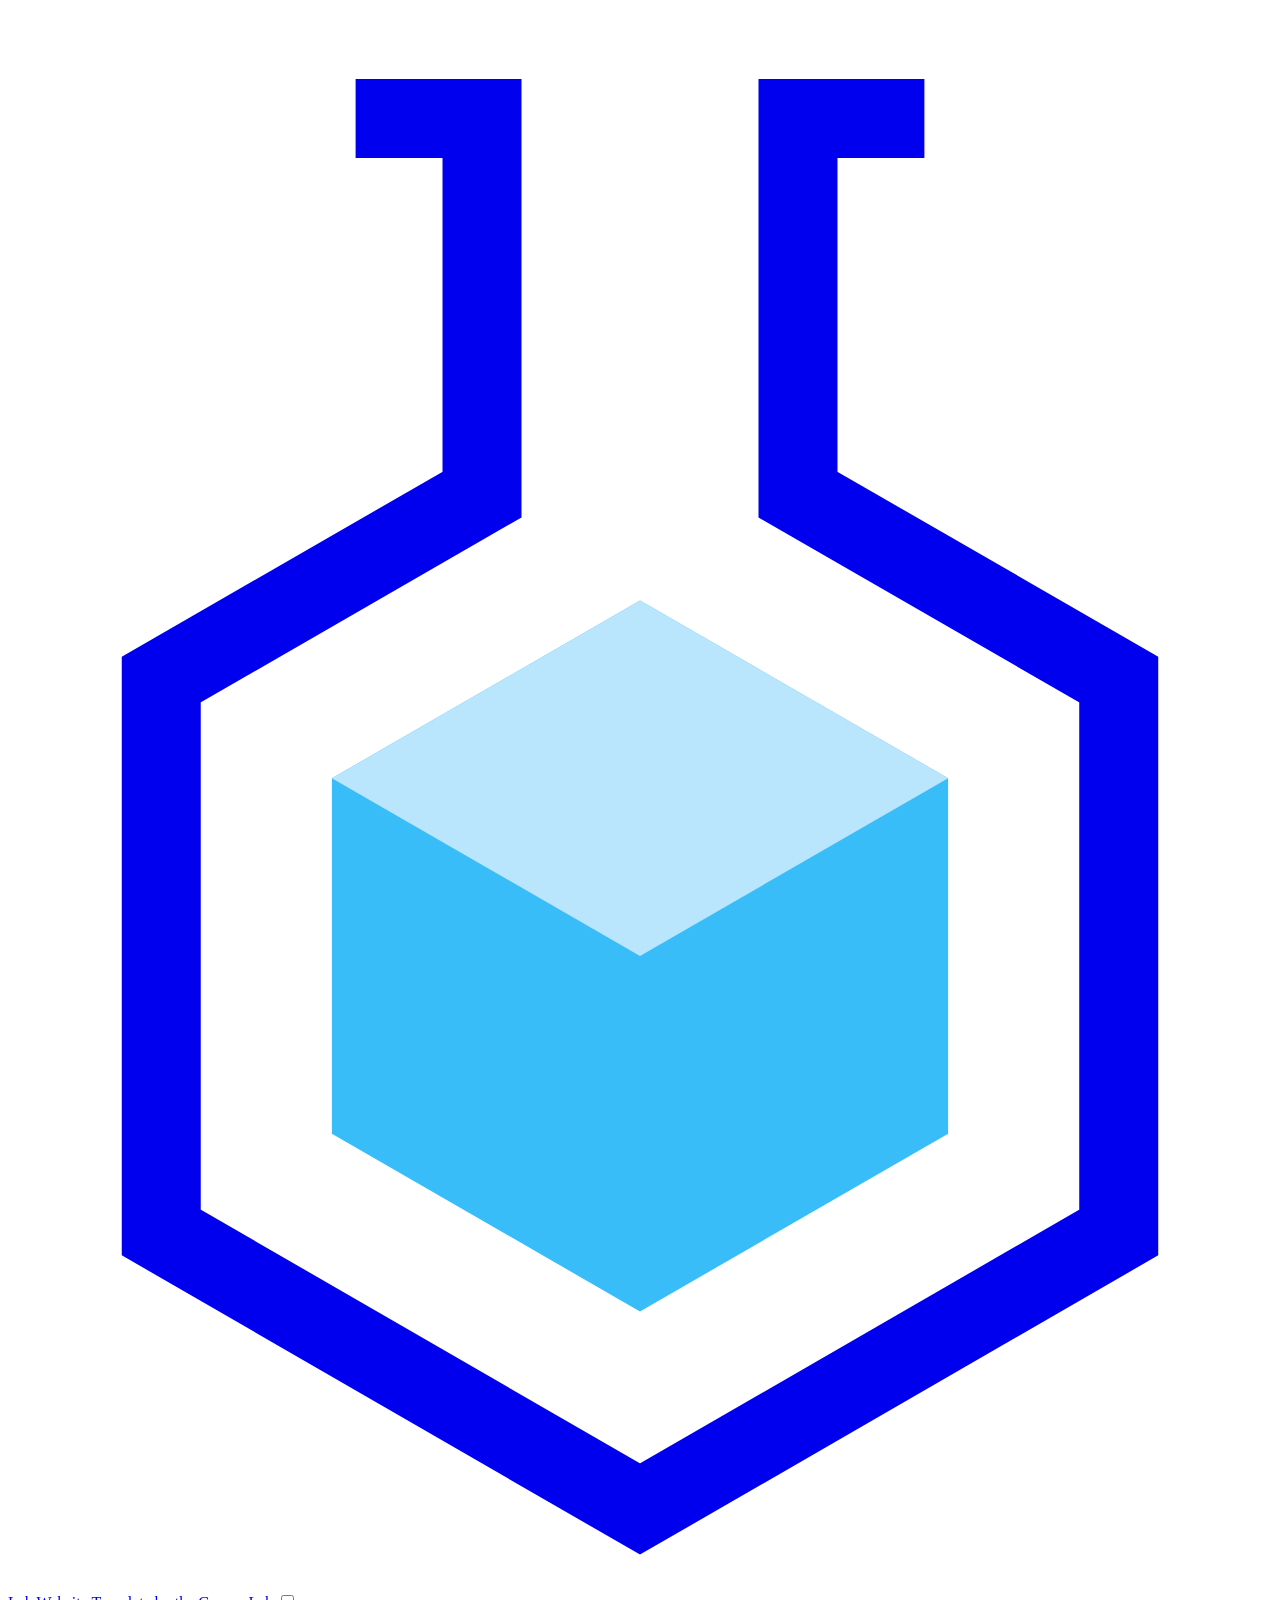
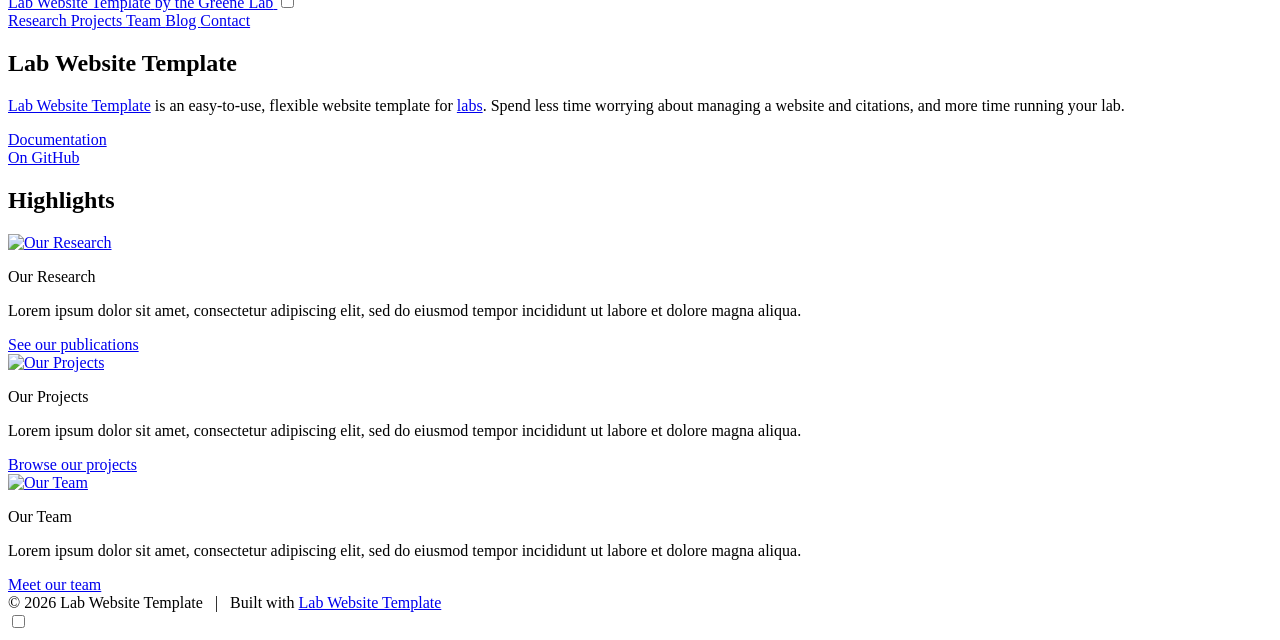
==== index.html @ b3bc31b6 "Deploying to gh-pages from @ Xgogu/my-lab-website@8db32be7d22b13d3c34a8b4bd9a001260701a2ce 🚀" ====
<!DOCTYPE html>
<html lang="en" data-dark="false">
  <head>
<meta http-equiv="Content-Type" content="text/html; charset=UTF-8">
  <!--
  put your analytics (e.g. Google Analytics) tracking code here
-->

  <!--
  put your search engine verification (e.g. Google Search Console) tag here
-->

  






























<meta name="viewport" content="width=device-width, initial-scale=1">

<title>Lab Website Template</title>

<link rel="icon" href="/my-lab-website/images/icon.png">

<meta name="title" content="">
<meta name="description" content="by the Greene Lab. An easy-to-use, flexible website template for labs, with automatic citations, GitHub tag imports, pre-built components, and more.">

<meta property="og:title" content="">
<meta property="og:site_title" content="Lab Website Template">
<meta property="og:description" content="by the Greene Lab. An easy-to-use, flexible website template for labs, with automatic citations, GitHub tag imports, pre-built components, and more.">
<meta property="og:url" content="https://xgogu.github.io/my-lab-website">
<meta property="og:image" content="/my-lab-website/images/share.jpg">
<meta property="og:locale" content="en_US">

<meta property="twitter:title" content="">
<meta property="twitter:description" content="by the Greene Lab. An easy-to-use, flexible website template for labs, with automatic citations, GitHub tag imports, pre-built components, and more.">
<meta property="twitter:url" content="https://xgogu.github.io/my-lab-website">
<meta property="twitter:card" content="summary_large_image">
<meta property="twitter:image" content="/my-lab-website/images/share.jpg">


  <meta property="og:type" content="website">


<script type="application/ld+json">
  {
    "@context": "https://schema.org",
    
      "@type": "WebSite",
    
    "name": "",
    "description": "by the Greene Lab. An easy-to-use, flexible website template for labs, with automatic citations, GitHub tag imports, pre-built components, and more.",
    "headline": "",
    "publisher": {
      "@type": "Organization",
      "logo": { "@type": "ImageObject", "url": "/my-lab-website/images/icon.png" }
    },
    "url": "https://xgogu.github.io/my-lab-website"
  }
</script>

<link rel="alternate" type="application/rss+xml" href="https://xgogu.github.io/my-lab-website/feed.xml">

  <!-- Google Fonts -->
<!-- automatically get url from fonts used in theme file -->

<link rel="preconnect" href="https://fonts.gstatic.com">
<link href="https://fonts.googleapis.com/css2?display=swap&&family=Barlow:ital,wght@0,200;0,400;0,500;0,600;1,200;1,400;1,500;1,600&amp;family=Roboto+Mono:ital,wght@0,200;0,400;0,500;0,600;1,200;1,400;1,500;1,600" rel="stylesheet">

<!-- Font Awesome icons (load asynchronously due to size) -->

<link href="https://use.fontawesome.com/releases/v6.7.0/css/all.css" rel="stylesheet" media="none" onload="this.removeAttribute('media'); this.onload = null;">
<noscript>
  <link href="https://use.fontawesome.com/releases/v6.7.0/css/all.css" rel="stylesheet">
</noscript>

  <!-- third party styles -->
<!-- https://stylishthemes.github.io/Syntax-Themes/pygments/ -->
<link href="https://cdn.jsdelivr.net/gh/StylishThemes/Syntax-Themes/pygments/css-github/pygments-tomorrow-night-eighties.css" rel="stylesheet">

<!-- include all sass in styles folder -->


  
    <link href="/my-lab-website/_styles/-theme.css" rel="stylesheet">
  

  
    <link href="/my-lab-website/_styles/alert.css" rel="stylesheet">
  

  
    <link href="/my-lab-website/_styles/all.css" rel="stylesheet">
  

  
    <link href="/my-lab-website/_styles/anchor.css" rel="stylesheet">
  

  
    <link href="/my-lab-website/_styles/background.css" rel="stylesheet">
  

  
    <link href="/my-lab-website/_styles/body.css" rel="stylesheet">
  

  
    <link href="/my-lab-website/_styles/bold.css" rel="stylesheet">
  

  
    <link href="/my-lab-website/_styles/button.css" rel="stylesheet">
  

  
    <link href="/my-lab-website/_styles/card.css" rel="stylesheet">
  

  
    <link href="/my-lab-website/_styles/checkbox.css" rel="stylesheet">
  

  
    <link href="/my-lab-website/_styles/citation.css" rel="stylesheet">
  

  
    <link href="/my-lab-website/_styles/code.css" rel="stylesheet">
  

  
    <link href="/my-lab-website/_styles/cols.css" rel="stylesheet">
  

  
    <link href="/my-lab-website/_styles/dark-toggle.css" rel="stylesheet">
  

  
    <link href="/my-lab-website/_styles/details.css" rel="stylesheet">
  

  
    <link href="/my-lab-website/_styles/feature.css" rel="stylesheet">
  

  
    <link href="/my-lab-website/_styles/figure.css" rel="stylesheet">
  

  
    <link href="/my-lab-website/_styles/float.css" rel="stylesheet">
  

  
    <link href="/my-lab-website/_styles/font.css" rel="stylesheet">
  

  
    <link href="/my-lab-website/_styles/footer.css" rel="stylesheet">
  

  
    <link href="/my-lab-website/_styles/form.css" rel="stylesheet">
  

  
    <link href="/my-lab-website/_styles/grid.css" rel="stylesheet">
  

  
    <link href="/my-lab-website/_styles/header.css" rel="stylesheet">
  

  
    <link href="/my-lab-website/_styles/heading.css" rel="stylesheet">
  

  
    <link href="/my-lab-website/_styles/highlight.css" rel="stylesheet">
  

  
    <link href="/my-lab-website/_styles/icon.css" rel="stylesheet">
  

  
    <link href="/my-lab-website/_styles/image.css" rel="stylesheet">
  

  
    <link href="/my-lab-website/_styles/link.css" rel="stylesheet">
  

  
    <link href="/my-lab-website/_styles/list.css" rel="stylesheet">
  

  
    <link href="/my-lab-website/_styles/main.css" rel="stylesheet">
  

  
    <link href="/my-lab-website/_styles/paragraph.css" rel="stylesheet">
  

  
    <link href="/my-lab-website/_styles/portrait.css" rel="stylesheet">
  

  
    <link href="/my-lab-website/_styles/post-excerpt.css" rel="stylesheet">
  

  
    <link href="/my-lab-website/_styles/post-info.css" rel="stylesheet">
  

  
    <link href="/my-lab-website/_styles/post-nav.css" rel="stylesheet">
  

  
    <link href="/my-lab-website/_styles/quote.css" rel="stylesheet">
  

  
    <link href="/my-lab-website/_styles/rule.css" rel="stylesheet">
  

  
    <link href="/my-lab-website/_styles/search-box.css" rel="stylesheet">
  

  
    <link href="/my-lab-website/_styles/search-info.css" rel="stylesheet">
  

  
    <link href="/my-lab-website/_styles/section.css" rel="stylesheet">
  

  
    <link href="/my-lab-website/_styles/table.css" rel="stylesheet">
  

  
    <link href="/my-lab-website/_styles/tags.css" rel="stylesheet">
  

  
    <link href="/my-lab-website/_styles/textbox.css" rel="stylesheet">
  

  
    <link href="/my-lab-website/_styles/tooltip.css" rel="stylesheet">
  

  
    <link href="/my-lab-website/_styles/util.css" rel="stylesheet">
  

  

  

  

  

  

  

  

  

  

  

  

  

  

  

  

  

  

  

  

  

  

  

  

  

  

  

  


<!-- include all css in styles folder -->



  <!-- third party scripts -->
<script src="https://unpkg.com/@popperjs/core@2" defer></script>
<script src="https://unpkg.com/tippy.js@6" defer></script>
<script src="https://unpkg.com/mark.js@8" defer></script>

<!-- include all js in scripts folder -->


  <script src="/my-lab-website/_scripts/anchors.js"></script>

  <script src="/my-lab-website/_scripts/dark-mode.js"></script>

  <script src="/my-lab-website/_scripts/fetch-tags.js"></script>

  <script src="/my-lab-website/_scripts/search.js"></script>

  <script src="/my-lab-website/_scripts/site-search.js"></script>

  <script src="/my-lab-website/_scripts/table-wrap.js"></script>

  <script src="/my-lab-website/_scripts/tooltip.js"></script>


</head>

  <body>
    







<header class="background" style="--image: url('/my-lab-website/images/background.jpg')" data-dark="true" data-big>
  <a href="/my-lab-website/" class="home">
    
      <span class="logo">
        
          <svg xmlns="http://www.w3.org/2000/svg" viewbox="-40 -60 80 100">
  <style>
    .bubble {
      animation: float 2s ease-out both infinite var(--delay);
    }
    @keyframes float {
      0% {
        opacity: 0;
      }
      50% {
        transform: translateY(0);
        opacity: 0;
      }
      75% {
        opacity: 1;
      }
      100% {
        opacity: 0;
        transform: translateY(-40px);
      }
    }
  </style>
  <g fill="currentColor" opacity="0.5">
    <circle class="bubble" cx="0" cy="-10" r="3" style="--delay: 0.1s"></circle>
    <circle class="bubble" cx="0" cy="-10" r="3" style="--delay: 0.4s"></circle>
    <circle class="bubble" cx="0" cy="-10" r="3" style="--delay: 1.1s"></circle>
  </g>
  <path fill="#38bdf8" d="
      M 0 -22.5
      L -19.5 -11.25
      L -19.5 11.25
      L 0 22.5
      L 19.5 11.25
      L 19.5 -11.25
      z
    "></path>
  <path fill="#bae6fd" d="
      M 0 -22.5
      L -19.5 -11.25
      L 0 0
      L 19.5 -11.25
      z
    "></path>
  <path fill="none" stroke="currentColor" stroke-width="5" d="
      M -18 -53
      L -10 -53
      L -10 -29.2
      L -30.3 -17.5
      L -30.3 17.5
      L 0 35
      L 30.3 17.5
      L 30.3 -17.5
      L 10 -29.2
      L 10 -53
      L 18 -53
    "></path>
</svg>

        
      </span>
    
    
      <span class="title-text" data-tooltip="Home">
        
          <span class="title">Lab Website Template</span>
        
        
          <span class="subtitle">by the Greene Lab</span>
        
      </span>
    
  </a>

  <input class="nav-toggle" type="checkbox" aria-label="show/hide nav">

  <nav>
    
    
      
        <a href="/my-lab-website/research/" data-tooltip="Published works">
          Research
        </a>
      
    
      
        <a href="/my-lab-website/projects/" data-tooltip="Software, datasets, and more">
          Projects
        </a>
      
    
      
        <a href="/my-lab-website/team/" data-tooltip="About our team">
          Team
        </a>
      
    
      
        <a href="/my-lab-website/blog/" data-tooltip="Musings and miscellany">
          Blog
        </a>
      
    
      
        <a href="/my-lab-website/contact/" data-tooltip="Email, address, and location">
          Contact
        </a>
      
    
  </nav>
</header>

    <main>
      <!--
  modify main content of page:
  - add section breaks
  - attach section properties
  - filter out blank sections
-->






  
  
  

  <section class="background" data-size="page">
    <h1 id="lab-website-template">Lab Website Template</h1>

<p><a href="https://github.com/greenelab/lab-website-template">Lab Website Template</a> is an easy-to-use, flexible website template for <a href="https://www.greenelab.com/">labs</a>.
Spend less time worrying about managing a website and citations, and more time running your lab.</p>

<div class="button-wrapper">
    <a class="button" href="https://greene-lab.gitbook.io/lab-website-template-docs" data-tooltip="Documentation" data-style="" aria-label="Documentation">
      <i class="icon fa-solid fa-book"></i>
      
        <span>Documentation</span>
      
    </a>
  </div>

<div class="button-wrapper">
    <a class="button" href="https://github.com/greenelab/lab-website-template" data-tooltip="GitHub" data-style="" aria-label="GitHub">
      <i class="icon fa-brands fa-github"></i>
      
        <span>On GitHub</span>
      
    </a>
  </div>
  </section>

  
  
  

  <section class="background" data-size="page">
    <!--
  <background></background>
  <dark></dark>
  <size></size>
-->

<h2 id="highlights">Highlights</h2>

<div class="feature">
  <a href="/my-lab-website/research" class="feature-image" aria-label="Our Research">
    <img src="/my-lab-website/images/photo.jpg" loading="lazy" alt="Our Research" onerror="this.src = '/my-lab-website/images/fallback.svg'; this.onerror = null;">
  </a>
  <div class="feature-text">
    
      <p class="feature-title">Our Research</p>
    
    
<p>Lorem ipsum dolor sit amet, consectetur adipiscing elit, sed do eiusmod tempor incididunt ut labore et dolore magna aliqua.</p>

<div class="button-wrapper">
    <a class="button" href="/my-lab-website/research" data-style="bare" data-flip="" aria-label="fa-solid fa-arrow-right">
      <i class="icon fa-solid fa-arrow-right"></i>
      
        <span>See our publications</span>
      
    </a>
  </div>


  </div>
</div>

<div class="feature" data-flip="">
  <a href="/my-lab-website/projects" class="feature-image" aria-label="Our Projects">
    <img src="/my-lab-website/images/photo.jpg" loading="lazy" alt="Our Projects" onerror="this.src = '/my-lab-website/images/fallback.svg'; this.onerror = null;">
  </a>
  <div class="feature-text">
    
      <p class="feature-title">Our Projects</p>
    
    
<p>Lorem ipsum dolor sit amet, consectetur adipiscing elit, sed do eiusmod tempor incididunt ut labore et dolore magna aliqua.</p>

<div class="button-wrapper">
    <a class="button" href="/my-lab-website/projects" data-style="bare" data-flip="" aria-label="fa-solid fa-arrow-right">
      <i class="icon fa-solid fa-arrow-right"></i>
      
        <span>Browse our projects</span>
      
    </a>
  </div>


  </div>
</div>

<div class="feature">
  <a href="/my-lab-website/team" class="feature-image" aria-label="Our Team">
    <img src="/my-lab-website/images/photo.jpg" loading="lazy" alt="Our Team" onerror="this.src = '/my-lab-website/images/fallback.svg'; this.onerror = null;">
  </a>
  <div class="feature-text">
    
      <p class="feature-title">Our Team</p>
    
    
<p>Lorem ipsum dolor sit amet, consectetur adipiscing elit, sed do eiusmod tempor incididunt ut labore et dolore magna aliqua.</p>

<div class="button-wrapper">
    <a class="button" href="/my-lab-website/team" data-style="bare" data-flip="" aria-label="fa-solid fa-arrow-right">
      <i class="icon fa-solid fa-arrow-right"></i>
      
        <span>Meet our team</span>
      
    </a>
  </div>


  </div>
</div>
  </section>


    </main>
    


<footer class="background" style="--image: url('/my-lab-website/images/background.jpg')" data-dark="true" data-size="wide">
  <!--
    <div>
      Extra details like contact info or address
    </div>
  -->

  <div>
    
      
      
      



  <div class="button-wrapper">
    <a class="button" href="mailto:contact@your-lab.com" data-tooltip="Email" data-style="bare" aria-label="Email">
      <i class="icon fa-solid fa-envelope"></i>
      
    </a>
  </div>


    
      
      
      



  <div class="button-wrapper">
    <a class="button" href="https://orcid.org/0000-0001-8713-9213" data-tooltip="ORCID" data-style="bare" aria-label="ORCID">
      <i class="icon fa-brands fa-orcid"></i>
      
    </a>
  </div>


    
      
      
      



  <div class="button-wrapper">
    <a class="button" href="https://scholar.google.com/citations?user=ETJoidYAAAAJ" data-tooltip="Google Scholar" data-style="bare" aria-label="Google Scholar">
      <i class="icon fa-brands fa-google"></i>
      
    </a>
  </div>


    
      
      
      



  <div class="button-wrapper">
    <a class="button" href="https://github.com/your-lab" data-tooltip="GitHub" data-style="bare" aria-label="GitHub">
      <i class="icon fa-brands fa-github"></i>
      
    </a>
  </div>


    
      
      
      



  <div class="button-wrapper">
    <a class="button" href="https://twitter.com/YourLabHandle" data-tooltip="Twitter" data-style="bare" aria-label="Twitter">
      <i class="icon fa-brands fa-twitter"></i>
      
    </a>
  </div>


    
      
      
      



  <div class="button-wrapper">
    <a class="button" href="https://youtube.com/YourLabChannel" data-tooltip="YouTube" data-style="bare" aria-label="YouTube">
      <i class="icon fa-brands fa-youtube"></i>
      
    </a>
  </div>


    
  </div>

  <div>
    © 2026
    Lab Website Template
      |   Built with
    <a href="https://github.com/greenelab/lab-website-template">
      Lab Website Template
    </a>
  </div>

  <input type="checkbox" class="dark-toggle" data-tooltip="Dark mode" aria-label="toggle dark mode" oninput="onDarkToggleChange(event)">
</footer>

  </body>
</html>
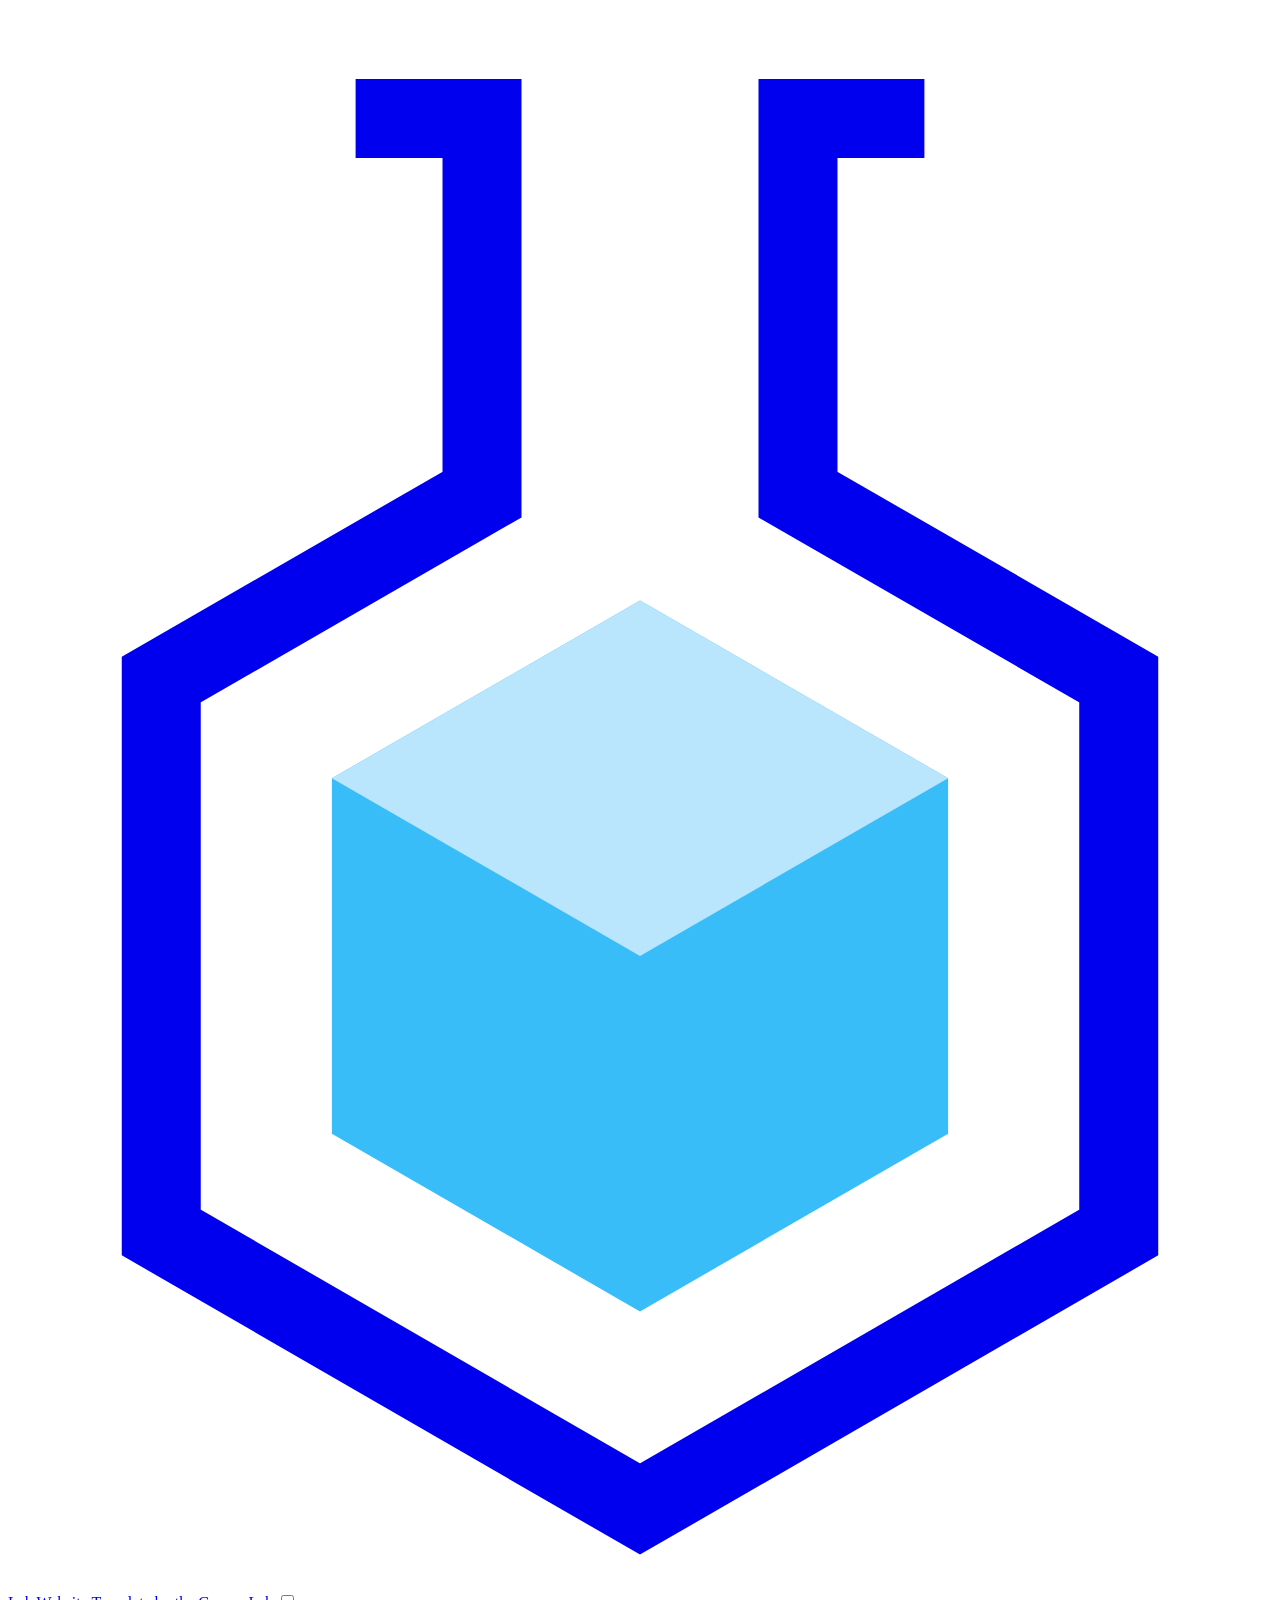
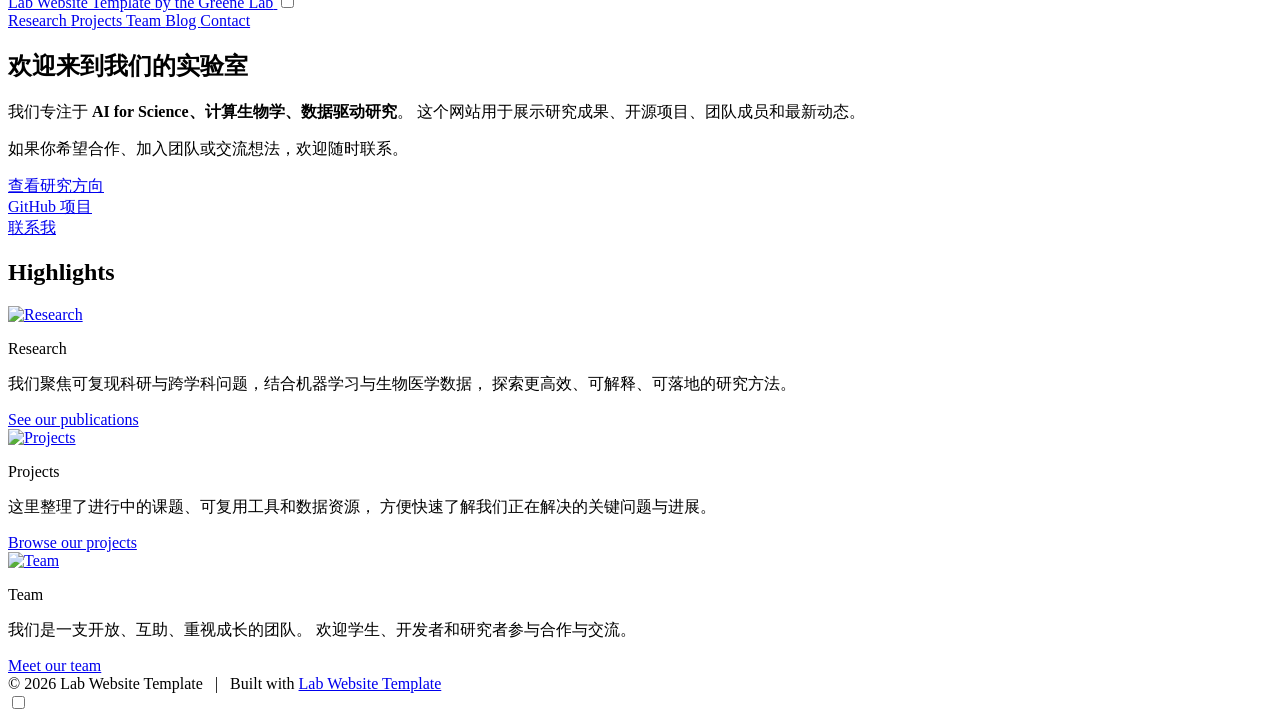
==== commit 725f4497: "Deploying to gh-pages from @ Xgogu/my-lab-website@f7c946f6290bc11973a87eaac24d2f5224b3aa6d 🚀" ====
--- a/index.html
+++ b/index.html
@@ -513,25 +513,36 @@
   
 
   <section class="background" data-size="page">
-    <h1 id="lab-website-template">Lab Website Template</h1>
-
-<p><a href="https://github.com/greenelab/lab-website-template">Lab Website Template</a> is an easy-to-use, flexible website template for <a href="https://www.greenelab.com/">labs</a>.
-Spend less time worrying about managing a website and citations, and more time running your lab.</p>
+    <h1 id="欢迎来到我们的实验室">欢迎来到我们的实验室</h1>
+
+<p>我们专注于 <strong>AI for Science、计算生物学、数据驱动研究</strong>。
+这个网站用于展示研究成果、开源项目、团队成员和最新动态。</p>
+
+<p>如果你希望合作、加入团队或交流想法，欢迎随时联系。</p>
 
 <div class="button-wrapper">
-    <a class="button" href="https://greene-lab.gitbook.io/lab-website-template-docs" data-tooltip="Documentation" data-style="" aria-label="Documentation">
-      <i class="icon fa-solid fa-book"></i>
-      
-        <span>Documentation</span>
+    <a class="button" href="/my-lab-website/research" data-style="" aria-label="fa-solid fa-flask">
+      <i class="icon fa-solid fa-flask"></i>
+      
+        <span>查看研究方向</span>
       
     </a>
   </div>
 
 <div class="button-wrapper">
-    <a class="button" href="https://github.com/greenelab/lab-website-template" data-tooltip="GitHub" data-style="" aria-label="GitHub">
+    <a class="button" href="https://github.com/https://github.com/Xgogu/my-lab-website" data-tooltip="GitHub" data-style="" aria-label="GitHub">
       <i class="icon fa-brands fa-github"></i>
       
-        <span>On GitHub</span>
+        <span>GitHub 项目</span>
+      
+    </a>
+  </div>
+
+<div class="button-wrapper">
+    <a class="button" href="/my-lab-website/contact" data-style="" aria-label="fa-regular fa-paper-plane">
+      <i class="icon fa-regular fa-paper-plane"></i>
+      
+        <span>联系我</span>
       
     </a>
   </div>
@@ -551,15 +562,16 @@
 <h2 id="highlights">Highlights</h2>
 
 <div class="feature">
-  <a href="/my-lab-website/research" class="feature-image" aria-label="Our Research">
-    <img src="/my-lab-website/images/photo.jpg" loading="lazy" alt="Our Research" onerror="this.src = '/my-lab-website/images/fallback.svg'; this.onerror = null;">
+  <a href="/my-lab-website/research" class="feature-image" aria-label="Research">
+    <img src="/my-lab-website/images/share.jpg" loading="lazy" alt="Research" onerror="this.src = '/my-lab-website/images/fallback.svg'; this.onerror = null;">
   </a>
   <div class="feature-text">
     
-      <p class="feature-title">Our Research</p>
-    
-    
-<p>Lorem ipsum dolor sit amet, consectetur adipiscing elit, sed do eiusmod tempor incididunt ut labore et dolore magna aliqua.</p>
+      <p class="feature-title">Research</p>
+    
+    
+<p>我们聚焦可复现科研与跨学科问题，结合机器学习与生物医学数据，
+探索更高效、可解释、可落地的研究方法。</p>
 
 <div class="button-wrapper">
     <a class="button" href="/my-lab-website/research" data-style="bare" data-flip="" aria-label="fa-solid fa-arrow-right">
@@ -575,15 +587,16 @@
 </div>
 
 <div class="feature" data-flip="">
-  <a href="/my-lab-website/projects" class="feature-image" aria-label="Our Projects">
-    <img src="/my-lab-website/images/photo.jpg" loading="lazy" alt="Our Projects" onerror="this.src = '/my-lab-website/images/fallback.svg'; this.onerror = null;">
+  <a href="/my-lab-website/projects" class="feature-image" aria-label="Projects">
+    <img src="/my-lab-website/images/background.jpg" loading="lazy" alt="Projects" onerror="this.src = '/my-lab-website/images/fallback.svg'; this.onerror = null;">
   </a>
   <div class="feature-text">
     
-      <p class="feature-title">Our Projects</p>
-    
-    
-<p>Lorem ipsum dolor sit amet, consectetur adipiscing elit, sed do eiusmod tempor incididunt ut labore et dolore magna aliqua.</p>
+      <p class="feature-title">Projects</p>
+    
+    
+<p>这里整理了进行中的课题、可复用工具和数据资源，
+方便快速了解我们正在解决的关键问题与进展。</p>
 
 <div class="button-wrapper">
     <a class="button" href="/my-lab-website/projects" data-style="bare" data-flip="" aria-label="fa-solid fa-arrow-right">
@@ -599,15 +612,16 @@
 </div>
 
 <div class="feature">
-  <a href="/my-lab-website/team" class="feature-image" aria-label="Our Team">
-    <img src="/my-lab-website/images/photo.jpg" loading="lazy" alt="Our Team" onerror="this.src = '/my-lab-website/images/fallback.svg'; this.onerror = null;">
+  <a href="/my-lab-website/team" class="feature-image" aria-label="Team">
+    <img src="/my-lab-website/images/photo.jpg" loading="lazy" alt="Team" onerror="this.src = '/my-lab-website/images/fallback.svg'; this.onerror = null;">
   </a>
   <div class="feature-text">
     
-      <p class="feature-title">Our Team</p>
-    
-    
-<p>Lorem ipsum dolor sit amet, consectetur adipiscing elit, sed do eiusmod tempor incididunt ut labore et dolore magna aliqua.</p>
+      <p class="feature-title">Team</p>
+    
+    
+<p>我们是一支开放、互助、重视成长的团队。
+欢迎学生、开发者和研究者参与合作与交流。</p>
 
 <div class="button-wrapper">
     <a class="button" href="/my-lab-website/team" data-style="bare" data-flip="" aria-label="fa-solid fa-arrow-right">
